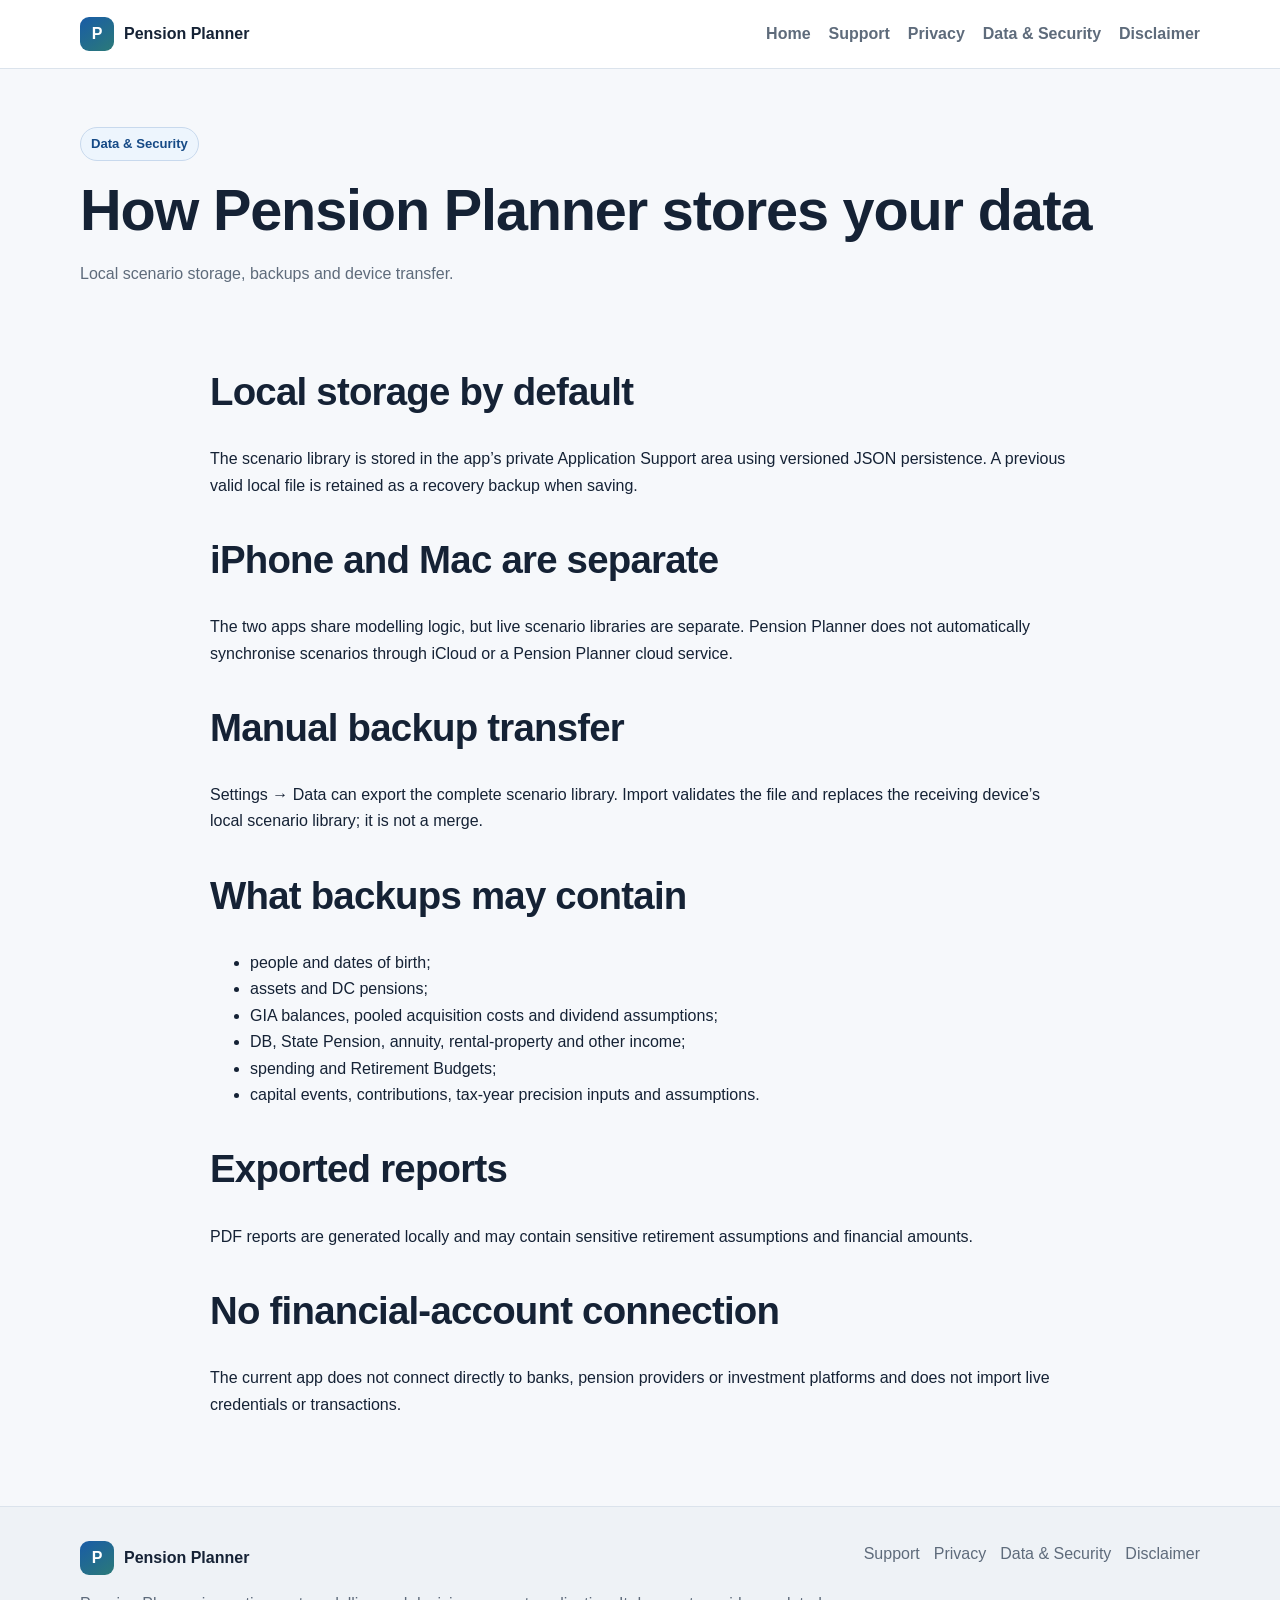
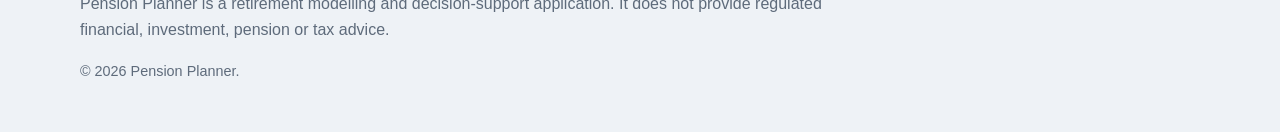
==== data/index.html @ 46d4418d "Add files via upload Initial Pension Planner website" ====
<!doctype html><html lang="en-GB"><head><meta charset="utf-8"><meta name="viewport" content="width=device-width,initial-scale=1"><title>Data & Security — Pension Planner</title><meta name="description" content="How Pension Planner stores and transfers scenario data."><link rel="canonical" href="https://pensionplannerapp.co.uk/data/"><link rel="icon" href="/assets/logo.svg" type="image/svg+xml"><link rel="stylesheet" href="/assets/styles.css"><meta name="theme-color" content="#1d5ea8"></head><body><header class="site-header"><div class="container nav"><a class="brand" href="/"><span class="brand-mark">P</span><span>Pension Planner</span></a><button class="menu-button" aria-expanded="false">Menu</button><nav class="nav-links"><a href="/">Home</a><a href="/support/">Support</a><a href="/privacy/">Privacy</a><a href="/data/">Data &amp; Security</a><a href="/disclaimer/">Disclaimer</a></nav></div></header><main><section class="page-hero"><div class="container"><span class="eyebrow">Data &amp; Security</span><h1>How Pension Planner stores your data</h1><p>Local scenario storage, backups and device transfer.</p></div></section><section><div class="container content"><h2>Local storage by default</h2><p>The scenario library is stored in the app’s private Application Support area using versioned JSON persistence. A previous valid local file is retained as a recovery backup when saving.</p><h2>iPhone and Mac are separate</h2><p>The two apps share modelling logic, but live scenario libraries are separate. Pension Planner does not automatically synchronise scenarios through iCloud or a Pension Planner cloud service.</p><h2>Manual backup transfer</h2><p>Settings → Data can export the complete scenario library. Import validates the file and replaces the receiving device’s local scenario library; it is not a merge.</p><h2>What backups may contain</h2><ul><li>people and dates of birth;</li><li>assets and DC pensions;</li><li>GIA balances, pooled acquisition costs and dividend assumptions;</li><li>DB, State Pension, annuity, rental-property and other income;</li><li>spending and Retirement Budgets;</li><li>capital events, contributions, tax-year precision inputs and assumptions.</li></ul><h2>Exported reports</h2><p>PDF reports are generated locally and may contain sensitive retirement assumptions and financial amounts.</p><h2>No financial-account connection</h2><p>The current app does not connect directly to banks, pension providers or investment platforms and does not import live credentials or transactions.</p></div></section></main><footer class="site-footer"><div class="container footer-grid"><div><div class="brand"><span class="brand-mark">P</span><span>Pension Planner</span></div><p class="footer-note">Pension Planner is a retirement modelling and decision-support application. It does not provide regulated financial, investment, pension or tax advice.</p><p class="small">© <span id="year">2026</span> Pension Planner.</p></div><nav class="footer-links"><a href="/support/">Support</a><a href="/privacy/">Privacy</a><a href="/data/">Data &amp; Security</a><a href="/disclaimer/">Disclaimer</a></nav></div></footer><script src="/assets/site.js"></script></body></html>
---- assets/styles.css ----
body{margin:0;font-family:-apple-system,BlinkMacSystemFont,"Segoe UI",Roboto,Helvetica,Arial,sans-serif;background:#f6f8fb;color:#152235;line-height:1.65}a{color:#1d5ea8}.container{width:min(calc(100% - 36px),1120px);margin:auto}.site-header{position:sticky;top:0;background:#ffffffee;border-bottom:1px solid #dbe3ec;z-index:10}.nav{min-height:68px;display:flex;align-items:center;justify-content:space-between;gap:20px}.brand{display:flex;align-items:center;gap:10px;font-weight:750;color:#152235;text-decoration:none}.brand-mark{width:34px;height:34px;border-radius:9px;background:linear-gradient(145deg,#195ca7,#2b7a78);color:white;display:grid;place-items:center}.nav-links{display:flex;gap:18px}.nav-links a{text-decoration:none;color:#5e6b7b;font-weight:600}.menu-button{display:none}.hero{padding:86px 0 58px;background:radial-gradient(circle at 85% 10%,#2b7a7822,transparent 34%),radial-gradient(circle at 10% 10%,#1d5ea822,transparent 30%)}.hero-grid{display:grid;grid-template-columns:1.18fr .82fr;gap:42px;align-items:center}h1,h2,h3{line-height:1.18;letter-spacing:-.02em}h1{font-size:clamp(2.5rem,5.5vw,4.5rem);margin:16px 0}h2{font-size:clamp(1.8rem,3vw,2.4rem)}.eyebrow,.tag{display:inline-flex;background:#edf5fd;border:1px solid #c8d9ed;color:#164a86;border-radius:999px;padding:5px 10px;font-size:.82rem;font-weight:700}.hero p,.section-intro,.page-hero p,.card p,.small{color:#5e6b7b}.actions{display:flex;gap:12px;flex-wrap:wrap;margin-top:24px}.button{display:inline-flex;align-items:center;justify-content:center;min-height:44px;padding:0 17px;border-radius:10px;text-decoration:none;font-weight:700}.button-primary{background:#1d5ea8;color:white}.button-secondary{background:white;border:1px solid #dbe3ec;color:#152235}.hero-card,.card,.contact-card{background:white;border:1px solid #dbe3ec;border-radius:18px;padding:24px;box-shadow:0 16px 38px #1e375412}.metric{padding:14px 0;border-bottom:1px solid #dbe3ec}.metric:last-child{border:0}.metric strong{display:block}.metric span{color:#5e6b7b;font-size:.93rem}.section{padding:68px 0}.section-white{background:white;border-top:1px solid #dbe3ec;border-bottom:1px solid #dbe3ec}.grid-3{display:grid;grid-template-columns:repeat(3,1fr);gap:18px}.grid-2{display:grid;grid-template-columns:repeat(2,1fr);gap:18px}.icon{width:42px;height:42px;border-radius:11px;display:grid;place-items:center;background:#eef4fb;color:#1d5ea8;font-weight:800;margin-bottom:14px}.callout,.notice{padding:18px 20px;border-radius:12px;background:#f1f7fd;border:1px solid #cbdced}.notice{background:#fff8ec;border-left:4px solid #8a5a14}.success{background:#eef8f1;border-left-color:#2f7d4d}.page-hero{padding:58px 0 28px}.page-hero h1{font-size:clamp(2.2rem,4.6vw,3.6rem)}.content{max-width:860px;padding-bottom:72px}.content h2{margin-top:38px}.site-footer{background:#eef2f6;border-top:1px solid #dbe3ec;padding:34px 0}.footer-grid{display:grid;grid-template-columns:1fr auto;gap:24px}.footer-links{display:flex;flex-wrap:wrap;gap:14px}.footer-links a{text-decoration:none;color:#5e6b7b}.footer-note{color:#5e6b7b;max-width:760px}.small{font-size:.9rem}@media(max-width:860px){.hero-grid,.grid-3,.grid-2,.footer-grid{grid-template-columns:1fr}.nav-links{display:none;position:absolute;top:68px;left:18px;right:18px;background:white;border:1px solid #dbe3ec;border-radius:12px;padding:10px;flex-direction:column}.nav-links.open{display:flex}.menu-button{display:inline-flex;padding:8px 11px;border:1px solid #dbe3ec;border-radius:9px;background:white}.hero{padding-top:56px}}
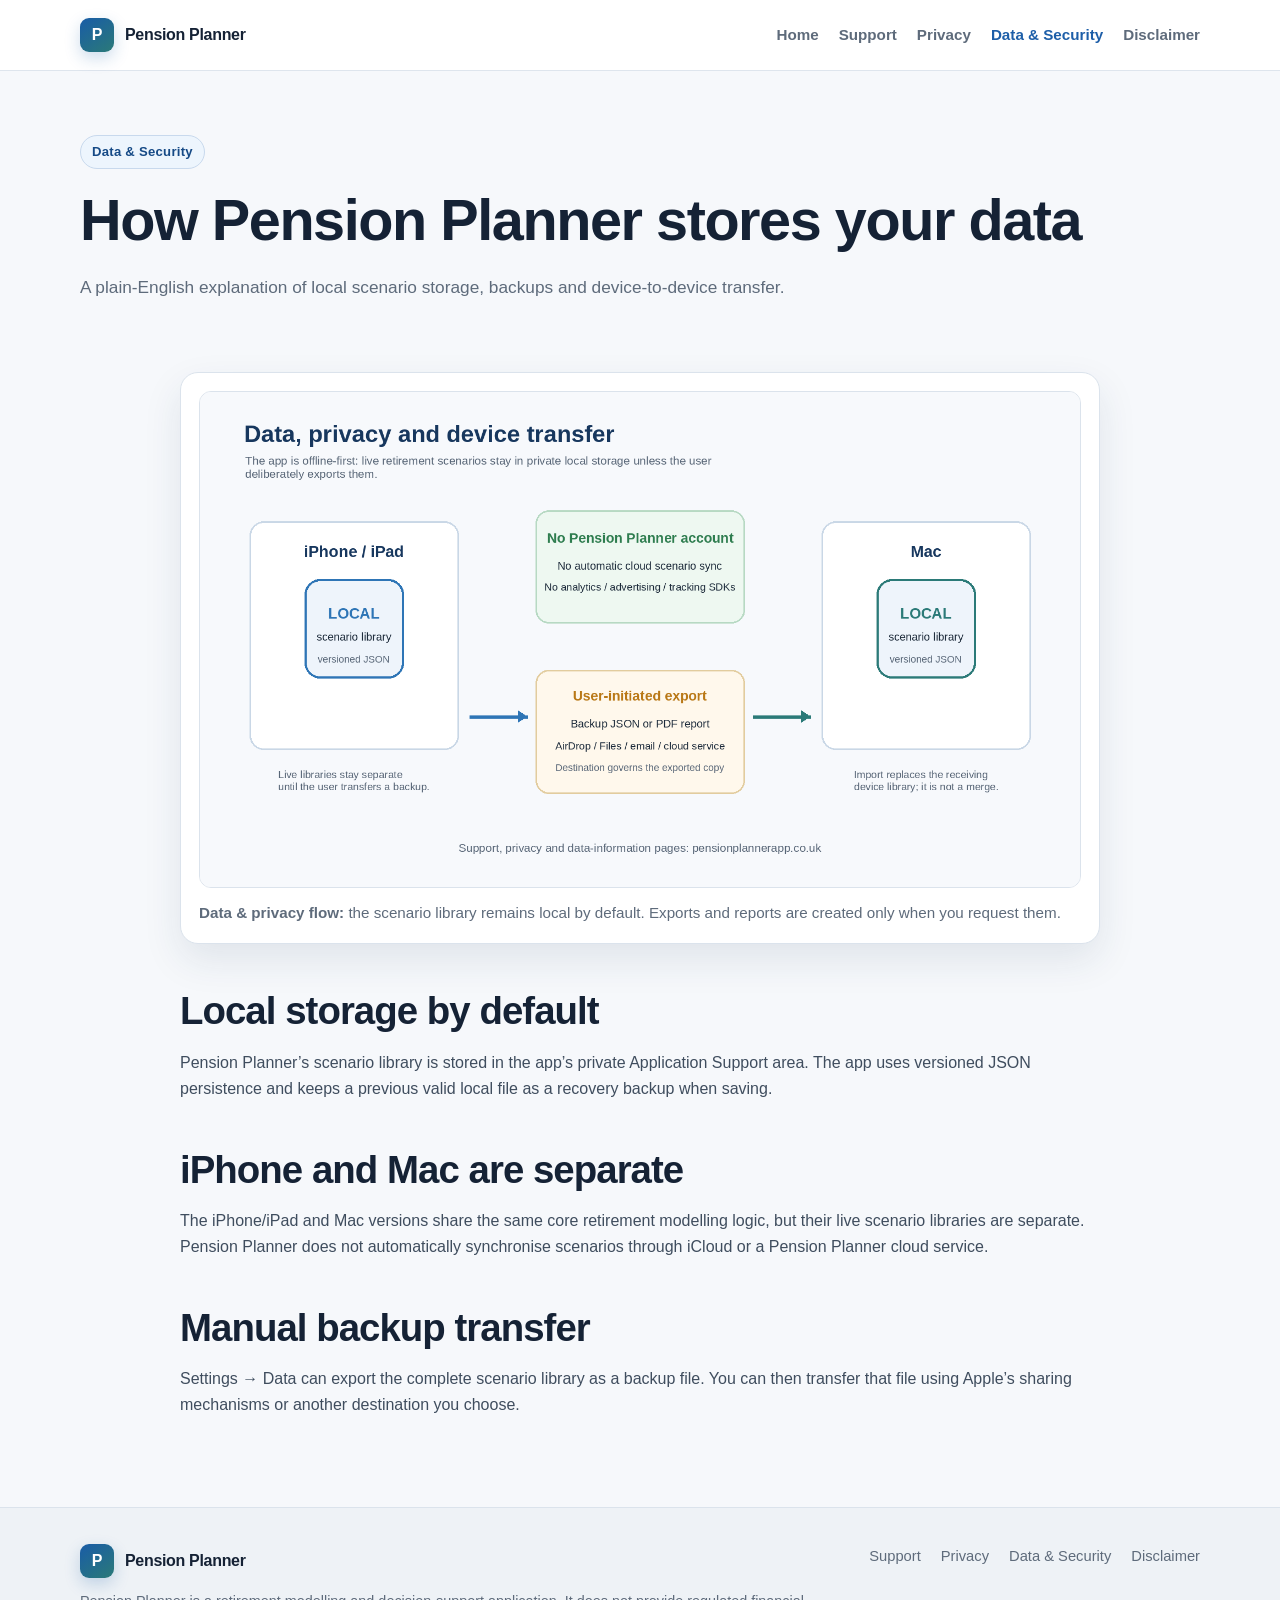
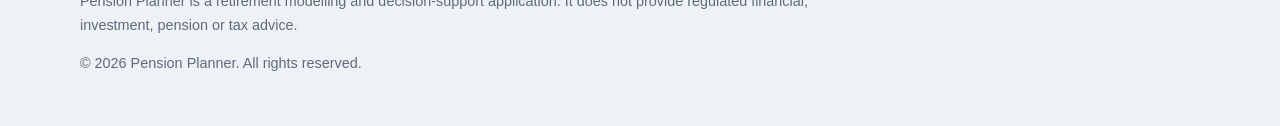
==== commit 49fcb5d8: "Add files via upload" ====
--- a/data/index.html
+++ b/data/index.html
@@ -1 +1,68 @@
-<!doctype html><html lang="en-GB"><head><meta charset="utf-8"><meta name="viewport" content="width=device-width,initial-scale=1"><title>Data & Security — Pension Planner</title><meta name="description" content="How Pension Planner stores and transfers scenario data."><link rel="canonical" href="https://pensionplannerapp.co.uk/data/"><link rel="icon" href="/assets/logo.svg" type="image/svg+xml"><link rel="stylesheet" href="/assets/styles.css"><meta name="theme-color" content="#1d5ea8"></head><body><header class="site-header"><div class="container nav"><a class="brand" href="/"><span class="brand-mark">P</span><span>Pension Planner</span></a><button class="menu-button" aria-expanded="false">Menu</button><nav class="nav-links"><a href="/">Home</a><a href="/support/">Support</a><a href="/privacy/">Privacy</a><a href="/data/">Data &amp; Security</a><a href="/disclaimer/">Disclaimer</a></nav></div></header><main><section class="page-hero"><div class="container"><span class="eyebrow">Data &amp; Security</span><h1>How Pension Planner stores your data</h1><p>Local scenario storage, backups and device transfer.</p></div></section><section><div class="container content"><h2>Local storage by default</h2><p>The scenario library is stored in the app’s private Application Support area using versioned JSON persistence. A previous valid local file is retained as a recovery backup when saving.</p><h2>iPhone and Mac are separate</h2><p>The two apps share modelling logic, but live scenario libraries are separate. Pension Planner does not automatically synchronise scenarios through iCloud or a Pension Planner cloud service.</p><h2>Manual backup transfer</h2><p>Settings → Data can export the complete scenario library. Import validates the file and replaces the receiving device’s local scenario library; it is not a merge.</p><h2>What backups may contain</h2><ul><li>people and dates of birth;</li><li>assets and DC pensions;</li><li>GIA balances, pooled acquisition costs and dividend assumptions;</li><li>DB, State Pension, annuity, rental-property and other income;</li><li>spending and Retirement Budgets;</li><li>capital events, contributions, tax-year precision inputs and assumptions.</li></ul><h2>Exported reports</h2><p>PDF reports are generated locally and may contain sensitive retirement assumptions and financial amounts.</p><h2>No financial-account connection</h2><p>The current app does not connect directly to banks, pension providers or investment platforms and does not import live credentials or transactions.</p></div></section></main><footer class="site-footer"><div class="container footer-grid"><div><div class="brand"><span class="brand-mark">P</span><span>Pension Planner</span></div><p class="footer-note">Pension Planner is a retirement modelling and decision-support application. It does not provide regulated financial, investment, pension or tax advice.</p><p class="small">© <span id="year">2026</span> Pension Planner.</p></div><nav class="footer-links"><a href="/support/">Support</a><a href="/privacy/">Privacy</a><a href="/data/">Data &amp; Security</a><a href="/disclaimer/">Disclaimer</a></nav></div></footer><script src="/assets/site.js"></script></body></html>+<!doctype html>
+<html lang="en-GB">
+<head>
+<meta charset="utf-8">
+<meta name="viewport" content="width=device-width, initial-scale=1">
+<title>Data & Security — Pension Planner</title>
+<meta name="description" content="How Pension Planner stores retirement scenarios locally and handles backups, reports and device transfer.">
+<link rel="canonical" href="https://pensionplannerapp.co.uk/data/">
+<link rel="icon" href="/assets/logo.svg" type="image/svg+xml">
+<link rel="stylesheet" href="/assets/styles.css">
+<meta name="theme-color" content="#1d5ea8">
+</head>
+<body>
+
+<header class="site-header">
+  <div class="container nav">
+    <a class="brand" href="/"><span class="brand-mark">P</span><span>Pension Planner</span></a>
+    <button class="menu-button" type="button" aria-expanded="false" aria-label="Open navigation">Menu</button>
+    <nav class="nav-links" aria-label="Primary">
+      <a href="/">Home</a>
+      <a href="/support/">Support</a>
+      <a href="/privacy/">Privacy</a>
+      <a href="/data/">Data &amp; Security</a>
+      <a href="/disclaimer/">Disclaimer</a>
+    </nav>
+  </div>
+</header>
+
+<main>
+<section class="page-hero"><div class="container">
+  <span class="eyebrow">Data &amp; Security</span>
+  <h1>How Pension Planner stores your data</h1>
+  <p>A plain-English explanation of local scenario storage, backups and device-to-device transfer.</p>
+</div></section>
+<section><div class="container content">
+  <figure class="figure-card figure-large">
+    <img src="/assets/data_privacy_flow.png" alt="Diagram showing local storage, exports, and device transfer in Pension Planner.">
+    <figcaption><strong>Data &amp; privacy flow:</strong> the scenario library remains local by default. Exports and reports are created only when you request them.</figcaption>
+  </figure>
+  <h2>Local storage by default</h2>
+  <p>Pension Planner’s scenario library is stored in the app’s private Application Support area. The app uses versioned JSON persistence and keeps a previous valid local file as a recovery backup when saving.</p>
+  <h2>iPhone and Mac are separate</h2>
+  <p>The iPhone/iPad and Mac versions share the same core retirement modelling logic, but their live scenario libraries are separate. Pension Planner does not automatically synchronise scenarios through iCloud or a Pension Planner cloud service.</p>
+  <h2>Manual backup transfer</h2>
+  <p>Settings → Data can export the complete scenario library as a backup file. You can then transfer that file using Apple’s sharing mechanisms or another destination you choose.</p>
+</div></section>
+</main>
+
+<footer class="site-footer">
+  <div class="container footer-grid">
+    <div>
+      <div class="brand"><span class="brand-mark">P</span><span>Pension Planner</span></div>
+      <p class="footer-note">Pension Planner is a retirement modelling and decision-support application. It does not provide regulated financial, investment, pension or tax advice.</p>
+      <p class="small">© <span id="year">2026</span> Pension Planner. All rights reserved.</p>
+    </div>
+    <nav class="footer-links" aria-label="Footer">
+      <a href="/support/">Support</a>
+      <a href="/privacy/">Privacy</a>
+      <a href="/data/">Data &amp; Security</a>
+      <a href="/disclaimer/">Disclaimer</a>
+    </nav>
+  </div>
+</footer>
+
+<script src="/assets/site.js"></script>
+<script>document.addEventListener('DOMContentLoaded',()=>{const a=[...document.querySelectorAll('.nav-links a')].find(x=>x.getAttribute('href')==='/data/');if(a)a.setAttribute('aria-current','page');});</script>
+</body>
+</html>
--- a/assets/styles.css
+++ b/assets/styles.css
@@ -1 +1,136 @@
-body{margin:0;font-family:-apple-system,BlinkMacSystemFont,"Segoe UI",Roboto,Helvetica,Arial,sans-serif;background:#f6f8fb;color:#152235;line-height:1.65}a{color:#1d5ea8}.container{width:min(calc(100% - 36px),1120px);margin:auto}.site-header{position:sticky;top:0;background:#ffffffee;border-bottom:1px solid #dbe3ec;z-index:10}.nav{min-height:68px;display:flex;align-items:center;justify-content:space-between;gap:20px}.brand{display:flex;align-items:center;gap:10px;font-weight:750;color:#152235;text-decoration:none}.brand-mark{width:34px;height:34px;border-radius:9px;background:linear-gradient(145deg,#195ca7,#2b7a78);color:white;display:grid;place-items:center}.nav-links{display:flex;gap:18px}.nav-links a{text-decoration:none;color:#5e6b7b;font-weight:600}.menu-button{display:none}.hero{padding:86px 0 58px;background:radial-gradient(circle at 85% 10%,#2b7a7822,transparent 34%),radial-gradient(circle at 10% 10%,#1d5ea822,transparent 30%)}.hero-grid{display:grid;grid-template-columns:1.18fr .82fr;gap:42px;align-items:center}h1,h2,h3{line-height:1.18;letter-spacing:-.02em}h1{font-size:clamp(2.5rem,5.5vw,4.5rem);margin:16px 0}h2{font-size:clamp(1.8rem,3vw,2.4rem)}.eyebrow,.tag{display:inline-flex;background:#edf5fd;border:1px solid #c8d9ed;color:#164a86;border-radius:999px;padding:5px 10px;font-size:.82rem;font-weight:700}.hero p,.section-intro,.page-hero p,.card p,.small{color:#5e6b7b}.actions{display:flex;gap:12px;flex-wrap:wrap;margin-top:24px}.button{display:inline-flex;align-items:center;justify-content:center;min-height:44px;padding:0 17px;border-radius:10px;text-decoration:none;font-weight:700}.button-primary{background:#1d5ea8;color:white}.button-secondary{background:white;border:1px solid #dbe3ec;color:#152235}.hero-card,.card,.contact-card{background:white;border:1px solid #dbe3ec;border-radius:18px;padding:24px;box-shadow:0 16px 38px #1e375412}.metric{padding:14px 0;border-bottom:1px solid #dbe3ec}.metric:last-child{border:0}.metric strong{display:block}.metric span{color:#5e6b7b;font-size:.93rem}.section{padding:68px 0}.section-white{background:white;border-top:1px solid #dbe3ec;border-bottom:1px solid #dbe3ec}.grid-3{display:grid;grid-template-columns:repeat(3,1fr);gap:18px}.grid-2{display:grid;grid-template-columns:repeat(2,1fr);gap:18px}.icon{width:42px;height:42px;border-radius:11px;display:grid;place-items:center;background:#eef4fb;color:#1d5ea8;font-weight:800;margin-bottom:14px}.callout,.notice{padding:18px 20px;border-radius:12px;background:#f1f7fd;border:1px solid #cbdced}.notice{background:#fff8ec;border-left:4px solid #8a5a14}.success{background:#eef8f1;border-left-color:#2f7d4d}.page-hero{padding:58px 0 28px}.page-hero h1{font-size:clamp(2.2rem,4.6vw,3.6rem)}.content{max-width:860px;padding-bottom:72px}.content h2{margin-top:38px}.site-footer{background:#eef2f6;border-top:1px solid #dbe3ec;padding:34px 0}.footer-grid{display:grid;grid-template-columns:1fr auto;gap:24px}.footer-links{display:flex;flex-wrap:wrap;gap:14px}.footer-links a{text-decoration:none;color:#5e6b7b}.footer-note{color:#5e6b7b;max-width:760px}.small{font-size:.9rem}@media(max-width:860px){.hero-grid,.grid-3,.grid-2,.footer-grid{grid-template-columns:1fr}.nav-links{display:none;position:absolute;top:68px;left:18px;right:18px;background:white;border:1px solid #dbe3ec;border-radius:12px;padding:10px;flex-direction:column}.nav-links.open{display:flex}.menu-button{display:inline-flex;padding:8px 11px;border:1px solid #dbe3ec;border-radius:9px;background:white}.hero{padding-top:56px}}+:root {
+  --bg: #f6f8fb;
+  --surface: #ffffff;
+  --surface-soft: #eef4fb;
+  --text: #152235;
+  --muted: #5e6b7b;
+  --line: #dbe3ec;
+  --primary: #1d5ea8;
+  --primary-dark: #164a86;
+  --accent: #2b7a78;
+  --success: #2f7d4d;
+  --warning: #8a5a14;
+  --shadow: 0 16px 38px rgba(30, 55, 84, .10);
+  --radius: 18px;
+  --max: 1120px;
+}
+* { box-sizing: border-box; }
+html { scroll-behavior: smooth; }
+body {
+  margin: 0;
+  font-family: -apple-system, BlinkMacSystemFont, "Segoe UI", Roboto, Helvetica, Arial, sans-serif;
+  color: var(--text);
+  background: var(--bg);
+  line-height: 1.65;
+  -webkit-font-smoothing: antialiased;
+}
+a { color: var(--primary); text-decoration-thickness: 1.5px; text-underline-offset: 3px; }
+a:hover { color: var(--primary-dark); }
+img { max-width: 100%; display: block; }
+.container { width: min(calc(100% - 36px), var(--max)); margin: 0 auto; }
+.site-header {
+  position: sticky; top: 0; z-index: 20;
+  background: rgba(255,255,255,.94); backdrop-filter: blur(16px);
+  border-bottom: 1px solid rgba(219,227,236,.9);
+}
+.nav { min-height: 70px; display: flex; align-items: center; justify-content: space-between; gap: 24px; }
+.brand {
+  display: inline-flex; align-items: center; gap: 11px;
+  color: var(--text); text-decoration: none; font-weight: 760; letter-spacing: -.02em;
+}
+.brand-mark {
+  width: 34px; height: 34px; border-radius: 9px;
+  background: linear-gradient(145deg, #195ca7, #2b7a78);
+  color: white; display: grid; place-items: center; font-weight: 800;
+  box-shadow: 0 6px 16px rgba(29,94,168,.22);
+}
+.nav-links { display: flex; align-items: center; gap: 20px; }
+.nav-links a { color: var(--muted); font-size: .95rem; font-weight: 600; text-decoration: none; }
+.nav-links a:hover, .nav-links a[aria-current="page"] { color: var(--primary); }
+.menu-button {
+  display: none; border: 1px solid var(--line); background: var(--surface);
+  color: var(--text); border-radius: 10px; padding: 8px 11px; font: inherit;
+}
+.hero {
+  padding: 84px 0 56px;
+  background:
+    radial-gradient(circle at 82% 12%, rgba(43,122,120,.14), transparent 34%),
+    radial-gradient(circle at 13% 9%, rgba(29,94,168,.12), transparent 31%);
+}
+.hero-grid { display: grid; grid-template-columns: 1.1fr .9fr; gap: 40px; align-items: center; }
+.eyebrow {
+  display: inline-flex; border: 1px solid #c8d9ed; background: #edf5fd; color: var(--primary-dark);
+  padding: 5px 11px; border-radius: 999px; font-size: .82rem; font-weight: 720; letter-spacing: .02em;
+}
+h1, h2, h3 { line-height: 1.18; letter-spacing: -.025em; }
+h1 { font-size: clamp(2.45rem, 5.5vw, 4.6rem); margin: 18px 0 18px; }
+h2 { font-size: clamp(1.75rem, 3vw, 2.45rem); margin: 0 0 14px; }
+h3 { font-size: 1.18rem; margin: 0 0 8px; }
+.hero p { font-size: 1.13rem; color: var(--muted); max-width: 760px; }
+.actions { display: flex; flex-wrap: wrap; gap: 12px; margin-top: 28px; }
+.button {
+  display: inline-flex; align-items: center; justify-content: center;
+  min-height: 46px; padding: 0 18px; border-radius: 11px; font-weight: 700; text-decoration: none;
+}
+.button-primary { background: var(--primary); color: #fff; box-shadow: 0 9px 20px rgba(29,94,168,.22); }
+.button-primary:hover { background: var(--primary-dark); color: #fff; }
+.button-secondary { border: 1px solid var(--line); background: var(--surface); color: var(--text); }
+.section { padding: 72px 0; }
+.section-tight { padding: 48px 0; }
+.section-white { background: var(--surface); border-top: 1px solid var(--line); border-bottom: 1px solid var(--line); }
+.section-intro { max-width: 800px; margin-bottom: 34px; color: var(--muted); }
+.grid-3 { display: grid; grid-template-columns: repeat(3, 1fr); gap: 18px; }
+.grid-2 { display: grid; grid-template-columns: repeat(2, 1fr); gap: 22px; }
+.card, .figure-card, .contact-card {
+  background: var(--surface); border: 1px solid var(--line); border-radius: var(--radius); box-shadow: var(--shadow);
+}
+.card { padding: 24px; }
+.card p { margin: 0; color: var(--muted); }
+.icon {
+  width: 42px; height: 42px; border-radius: 11px; display: grid; place-items: center;
+  margin-bottom: 16px; background: var(--surface-soft); color: var(--primary); font-weight: 800;
+}
+.callout { padding: 22px 24px; border-radius: 15px; border: 1px solid #cbdced; background: #f1f7fd; }
+.page-hero { padding: 64px 0 32px; }
+.page-hero h1 { font-size: clamp(2.2rem, 4.6vw, 3.6rem); }
+.page-hero p { color: var(--muted); max-width: 780px; font-size: 1.08rem; }
+.content { max-width: 920px; padding-bottom: 72px; }
+.content h2 { margin-top: 44px; }
+.content h3 { margin-top: 28px; }
+.content p, .content li { color: #3f4d5e; }
+.content ul { padding-left: 22px; }
+.contact-card { padding: 28px; margin: 28px 0; }
+.site-footer { border-top: 1px solid var(--line); background: #eef2f6; padding: 36px 0; }
+.footer-grid { display: grid; grid-template-columns: 1fr auto; gap: 28px; align-items: start; }
+.footer-links { display: flex; flex-wrap: wrap; gap: 14px 20px; }
+.footer-links a { color: var(--muted); text-decoration: none; font-size: .92rem; }
+.footer-note { color: var(--muted); font-size: .9rem; margin-top: 12px; max-width: 780px; }
+.small { font-size: .9rem; color: var(--muted); }
+.notice { border-left: 4px solid var(--warning); background: #fff8ec; padding: 16px 18px; border-radius: 8px; margin: 24px 0; }
+.success { border-left-color: var(--success); background: #eef8f1; }
+.visual-grid { display: grid; grid-template-columns: 1.05fr .95fr; gap: 26px; align-items: start; }
+.figure-card { padding: 18px; }
+.figure-card img { width: 100%; border-radius: 12px; border: 1px solid var(--line); background: #fff; }
+.figure-card figcaption { color: var(--muted); font-size: .92rem; margin-top: 12px; }
+.figure-large { margin: 22px 0 10px; }
+.figure-large figcaption { color: var(--muted); font-size: .95rem; margin-top: 12px; }
+.checklist { list-style: none; padding: 0; margin: 14px 0 0; }
+.checklist li { position: relative; padding-left: 28px; margin: 10px 0; color: #3f4d5e; }
+.checklist li::before { content: "✓"; position: absolute; left: 0; top: 0; color: var(--success); font-weight: 800; }
+.band { background: linear-gradient(180deg, rgba(237,245,253,.8), rgba(255,255,255,0)); }
+.stat-strip { display: grid; grid-template-columns: repeat(4, 1fr); gap: 14px; margin-top: 30px; }
+.stat { padding: 18px; border-radius: 16px; border: 1px solid var(--line); background: rgba(255,255,255,.85); }
+.stat strong { display: block; font-size: 1.2rem; margin-bottom: 2px; }
+.stat span { color: var(--muted); font-size: .9rem; }
+@media (max-width: 900px) {
+  .hero-grid, .grid-3, .grid-2, .footer-grid, .visual-grid, .stat-strip { grid-template-columns: 1fr; }
+  .hero { padding-top: 58px; }
+  .nav-links {
+    display: none; position: absolute; top: 70px; left: 18px; right: 18px; flex-direction: column;
+    align-items: stretch; gap: 0; padding: 10px; border: 1px solid var(--line); border-radius: 14px;
+    background: var(--surface); box-shadow: 0 16px 38px rgba(30,55,84,.10);
+  }
+  .nav-links.open { display: flex; }
+  .nav-links a { padding: 11px 12px; }
+  .menu-button { display: inline-flex; }
+}
